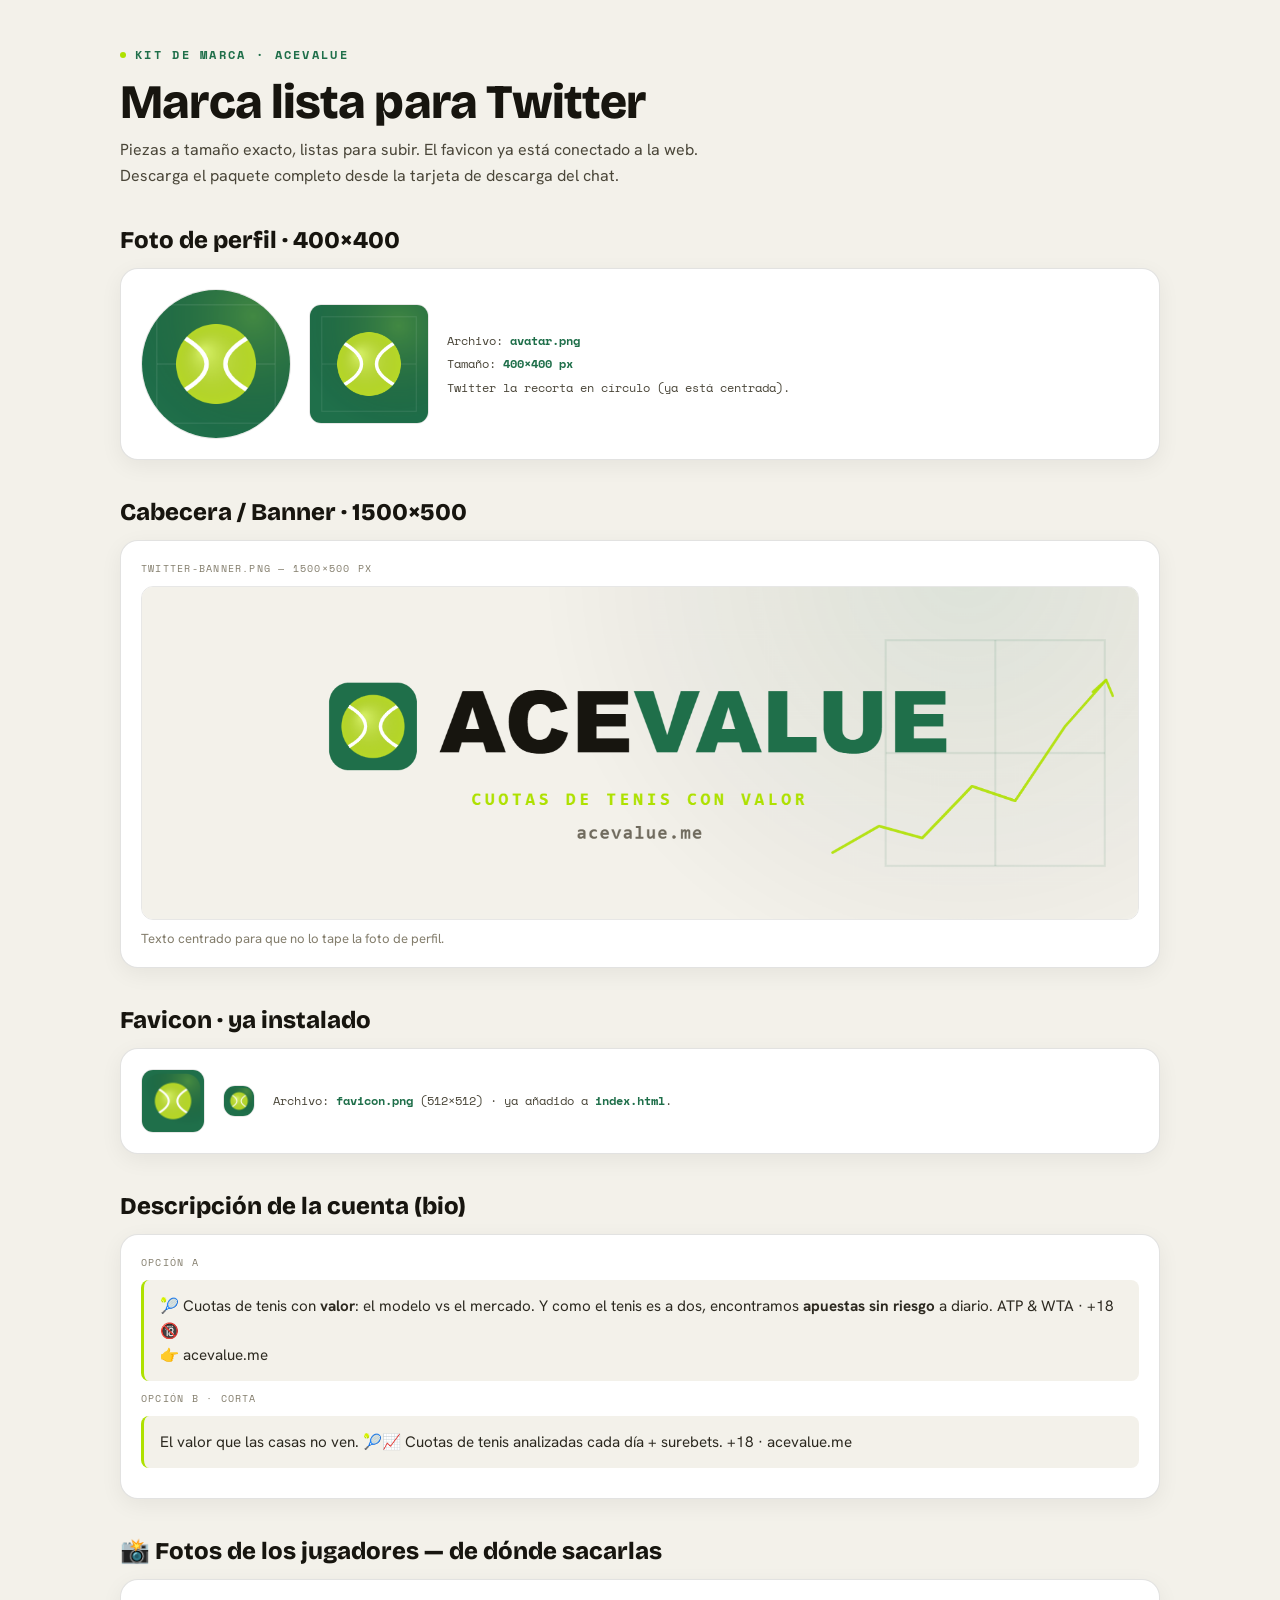
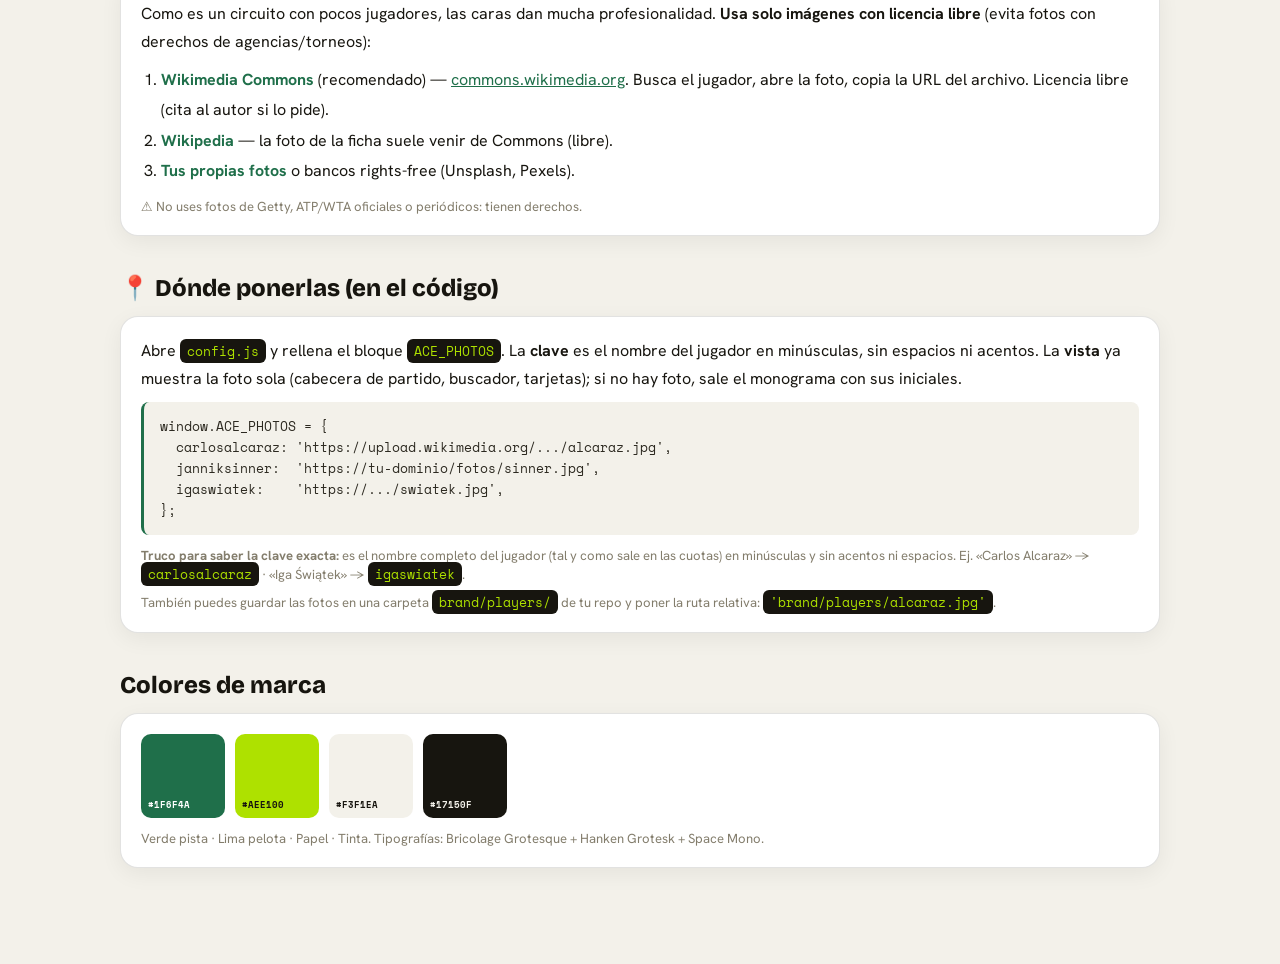
==== brand/kit.html @ 7f642256 "Add files via upload" ====
<!DOCTYPE html>
<html lang="es">
<head>
<meta charset="UTF-8">
<meta name="viewport" content="width=device-width, initial-scale=1.0">
<title>ACEVALUE · Kit de marca</title>
<link href="https://fonts.googleapis.com/css2?family=Bricolage+Grotesque:opsz,wght@12..96,700;12..96,800&family=Hanken+Grotesk:wght@400;500;600;700&family=Space+Mono:wght@400;700&display=swap" rel="stylesheet">
<style>
*{box-sizing:border-box;margin:0;padding:0}
body{background:#f3f1ea;color:#17150f;font-family:'Hanken Grotesk',system-ui,sans-serif;padding:46px 22px 80px}
.wrap{max-width:1040px;margin:0 auto}
.eyebrow{font-family:'Space Mono',monospace;font-size:.72rem;letter-spacing:.2em;text-transform:uppercase;color:#1f6f4a;display:flex;align-items:center;gap:9px;font-weight:700}
.eyebrow .dot{width:6px;height:6px;border-radius:50%;background:#aee100}
h1{font-family:'Bricolage Grotesque',sans-serif;font-weight:800;font-size:3rem;letter-spacing:-.02em;margin:10px 0 6px}
.lead{color:#4a4639;max-width:640px;line-height:1.6;margin-bottom:36px}
.sec{font-family:'Bricolage Grotesque',sans-serif;font-weight:800;font-size:1.5rem;margin:38px 0 14px}
.card{background:#fff;border:1px solid rgba(23,21,15,.12);border-radius:18px;padding:20px;margin-bottom:16px;box-shadow:0 6px 22px rgba(23,21,15,.06)}
.row{display:flex;gap:18px;flex-wrap:wrap;align-items:center}
.tag{font-family:'Space Mono',monospace;font-size:.64rem;letter-spacing:.12em;text-transform:uppercase;color:#837d6c;display:block;margin-bottom:10px}
img{display:block;border-radius:12px;border:1px solid rgba(23,21,15,.1);max-width:100%}
.av{width:150px;height:150px;border-radius:50%}
.specs{font-family:'Space Mono',monospace;font-size:.78rem;color:#4a4639;line-height:1.9}
.specs b{color:#1f6f4a}
.bio{background:#f3f1ea;border-left:3px solid #aee100;padding:14px 16px;border-radius:8px;font-size:.95rem;line-height:1.6;color:#2c2920;margin-bottom:10px}
.muted{color:#837d6c;font-size:.82rem}
code{background:#17150f;color:#aee100;padding:2px 7px;border-radius:6px;font-family:'Space Mono',monospace;font-size:.82rem}
ol{margin:8px 0 0 20px;line-height:1.9}
ol b{color:#1f6f4a}
.swatches{display:flex;gap:10px;flex-wrap:wrap}
.sw{width:84px;height:84px;border-radius:10px;display:flex;align-items:flex-end;padding:7px;font-family:'Space Mono',monospace;font-size:.58rem;font-weight:700}
a{color:#1f6f4a}
</style>
</head>
<body>
<div class="wrap">
  <span class="eyebrow"><span class="dot"></span>KIT DE MARCA · ACEVALUE</span>
  <h1>Marca lista para Twitter</h1>
  <p class="lead">Piezas a tamaño exacto, listas para subir. El favicon ya está conectado a la web. Descarga el paquete completo desde la tarjeta de descarga del chat.</p>

  <div class="sec">Foto de perfil · 400×400</div>
  <div class="card"><div class="row">
    <img class="av" src="avatar.png" alt="avatar circular">
    <img src="avatar.png" width="120" alt="avatar cuadrado">
    <div class="specs">Archivo: <b>avatar.png</b><br>Tamaño: <b>400×400 px</b><br>Twitter la recorta en círculo (ya está centrada).</div>
  </div></div>

  <div class="sec">Cabecera / Banner · 1500×500</div>
  <div class="card">
    <span class="tag">twitter-banner.png — 1500×500 px</span>
    <img src="twitter-banner.png" alt="banner">
    <p class="muted" style="margin-top:10px">Texto centrado para que no lo tape la foto de perfil.</p>
  </div>

  <div class="sec">Favicon · ya instalado</div>
  <div class="card"><div class="row">
    <img src="favicon.png" width="64" alt="favicon 64">
    <img src="favicon.png" width="32" alt="favicon 32">
    <div class="specs">Archivo: <b>favicon.png</b> (512×512) · ya añadido a <b>index.html</b>.</div>
  </div></div>

  <div class="sec">Descripción de la cuenta (bio)</div>
  <div class="card">
    <span class="tag">Opción A</span>
    <div class="bio">🎾 Cuotas de tenis con <b>valor</b>: el modelo vs el mercado. Y como el tenis es a dos, encontramos <b>apuestas sin riesgo</b> a diario. ATP & WTA · +18 🔞<br>👉 acevalue.me</div>
    <span class="tag">Opción B · corta</span>
    <div class="bio">El valor que las casas no ven. 🎾📈 Cuotas de tenis analizadas cada día + surebets. +18 · acevalue.me</div>
  </div>

  <div class="sec">📸 Fotos de los jugadores — de dónde sacarlas</div>
  <div class="card">
    <p style="line-height:1.7;margin-bottom:10px">Como es un circuito con pocos jugadores, las caras dan mucha profesionalidad. <b>Usa solo imágenes con licencia libre</b> (evita fotos con derechos de agencias/torneos):</p>
    <ol>
      <li><b>Wikimedia Commons</b> (recomendado) — <a href="https://commons.wikimedia.org">commons.wikimedia.org</a>. Busca el jugador, abre la foto, copia la URL del archivo. Licencia libre (cita al autor si lo pide).</li>
      <li><b>Wikipedia</b> — la foto de la ficha suele venir de Commons (libre).</li>
      <li><b>Tus propias fotos</b> o bancos rights-free (Unsplash, Pexels).</li>
    </ol>
    <p class="muted" style="margin-top:12px">⚠️ No uses fotos de Getty, ATP/WTA oficiales o periódicos: tienen derechos.</p>
  </div>

  <div class="sec">📍 Dónde ponerlas (en el código)</div>
  <div class="card">
    <p style="line-height:1.7;margin-bottom:10px">Abre <code>config.js</code> y rellena el bloque <code>ACE_PHOTOS</code>. La <b>clave</b> es el nombre del jugador en minúsculas, sin espacios ni acentos. La <b>vista</b> ya muestra la foto sola (cabecera de partido, buscador, tarjetas); si no hay foto, sale el monograma con sus iniciales.</p>
    <div class="bio" style="font-family:'Space Mono',monospace;font-size:.82rem;white-space:pre-wrap;border-left-color:#1f6f4a">window.ACE_PHOTOS = {
  carlosalcaraz: 'https://upload.wikimedia.org/.../alcaraz.jpg',
  janniksinner:  'https://tu-dominio/fotos/sinner.jpg',
  igaswiatek:    'https://.../swiatek.jpg',
};</div>
    <p class="muted" style="margin-top:12px"><b>Truco para saber la clave exacta:</b> es el nombre completo del jugador (tal y como sale en las cuotas) en minúsculas y sin acentos ni espacios. Ej. «Carlos Alcaraz» → <code>carlosalcaraz</code> · «Iga Świątek» → <code>igaswiatek</code>.</p>
    <p class="muted" style="margin-top:8px">También puedes guardar las fotos en una carpeta <code>brand/players/</code> de tu repo y poner la ruta relativa: <code>'brand/players/alcaraz.jpg'</code>.</p>
  </div>

  <div class="sec">Colores de marca</div>
  <div class="card">
    <div class="swatches">
      <div class="sw" style="background:#1f6f4a;color:#fff">#1F6F4A</div>
      <div class="sw" style="background:#aee100;color:#17150f">#AEE100</div>
      <div class="sw" style="background:#f3f1ea;color:#17150f">#F3F1EA</div>
      <div class="sw" style="background:#17150f;color:#f3f1ea">#17150F</div>
    </div>
    <p class="muted" style="margin-top:12px">Verde pista · Lima pelota · Papel · Tinta. Tipografías: Bricolage Grotesque + Hanken Grotesk + Space Mono.</p>
  </div>
</div>
</body>
</html>
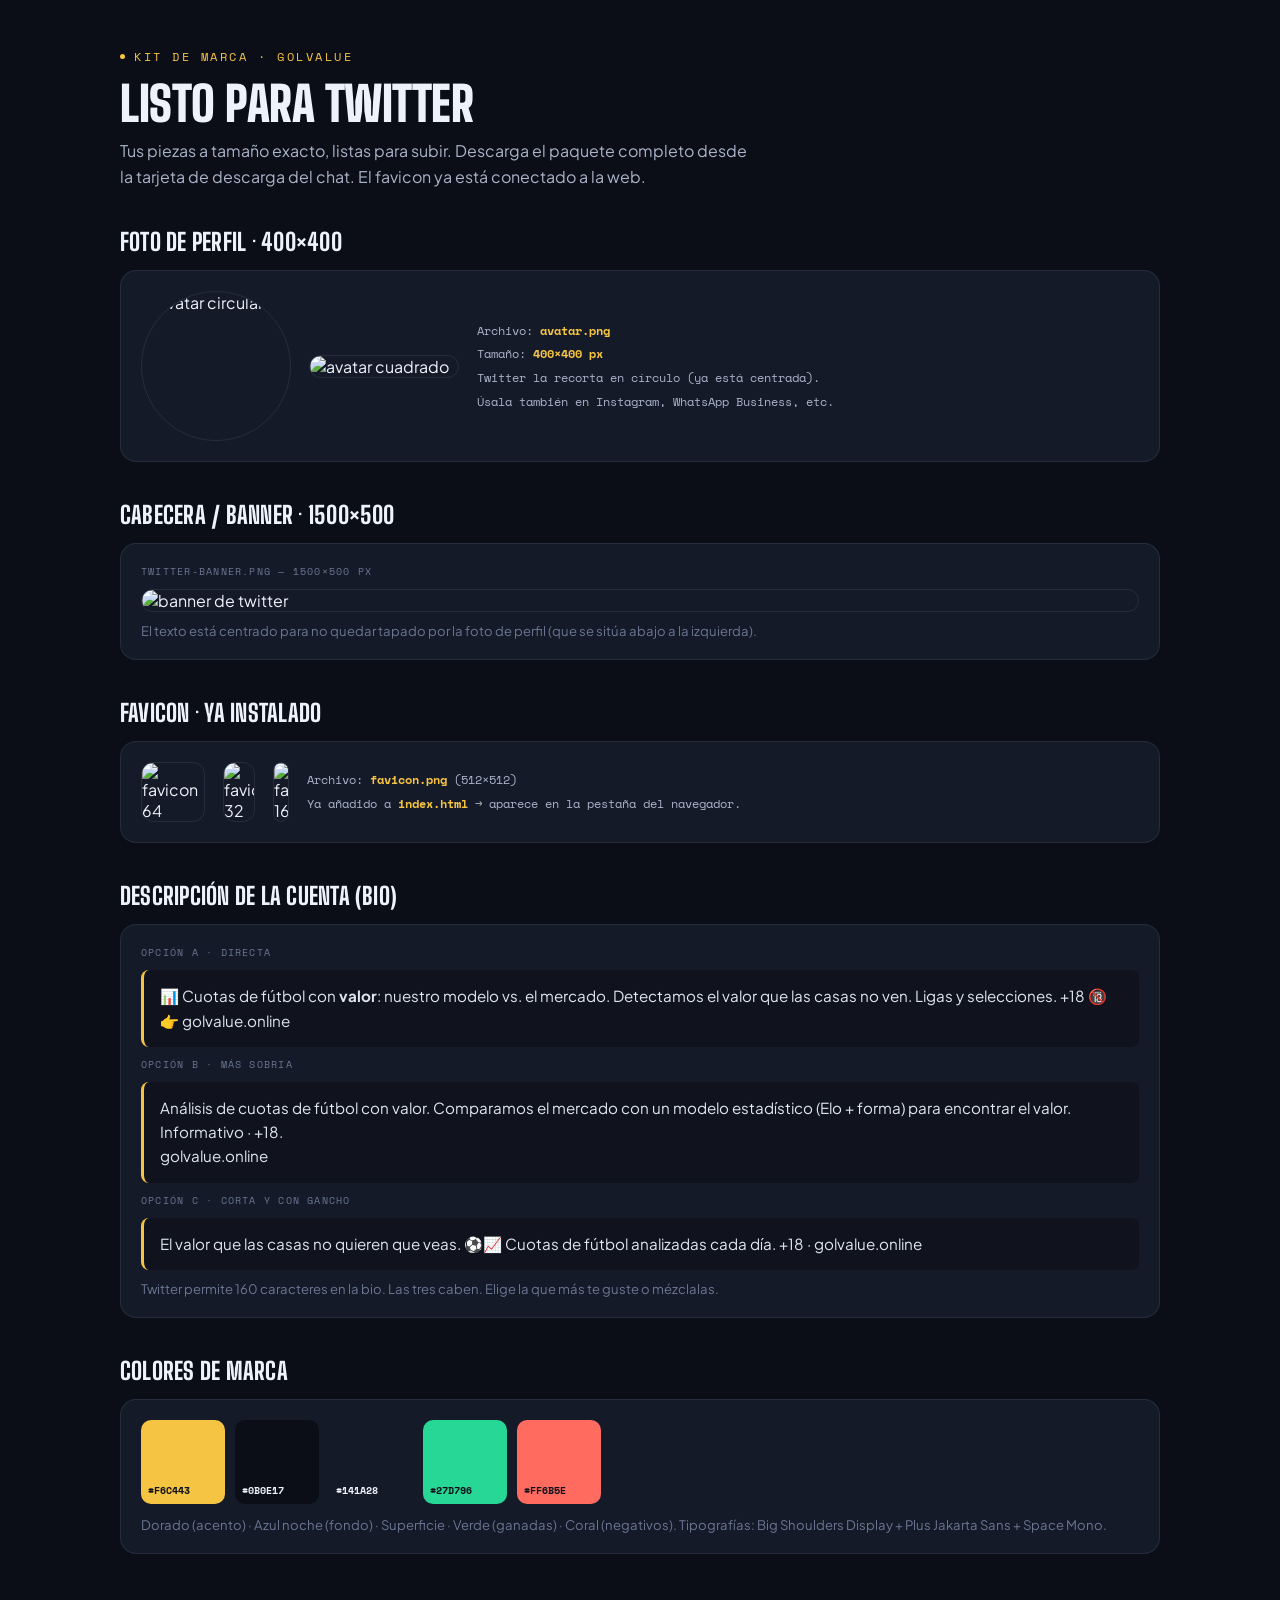
==== commit 05ec0063: "Add files via upload" ====
--- a/brand/kit.html
+++ b/brand/kit.html
@@ -3,101 +3,80 @@
 <head>
 <meta charset="UTF-8">
 <meta name="viewport" content="width=device-width, initial-scale=1.0">
-<title>ACEVALUE · Kit de marca</title>
-<link href="https://fonts.googleapis.com/css2?family=Bricolage+Grotesque:opsz,wght@12..96,700;12..96,800&family=Hanken+Grotesk:wght@400;500;600;700&family=Space+Mono:wght@400;700&display=swap" rel="stylesheet">
+<title>GOLVALUE · Kit de marca</title>
 <style>
+@import url('https://fonts.googleapis.com/css2?family=Big+Shoulders+Display:wght@700;800;900&family=Plus+Jakarta+Sans:wght@400;500;600;700&family=Space+Mono:wght@400;700&display=swap');
 *{box-sizing:border-box;margin:0;padding:0}
-body{background:#f3f1ea;color:#17150f;font-family:'Hanken Grotesk',system-ui,sans-serif;padding:46px 22px 80px}
+body{background:#0b0e17;color:#eef2fb;font-family:'Plus Jakarta Sans',system-ui,sans-serif;padding:48px 22px 80px}
 .wrap{max-width:1040px;margin:0 auto}
-.eyebrow{font-family:'Space Mono',monospace;font-size:.72rem;letter-spacing:.2em;text-transform:uppercase;color:#1f6f4a;display:flex;align-items:center;gap:9px;font-weight:700}
-.eyebrow .dot{width:6px;height:6px;border-radius:50%;background:#aee100}
-h1{font-family:'Bricolage Grotesque',sans-serif;font-weight:800;font-size:3rem;letter-spacing:-.02em;margin:10px 0 6px}
-.lead{color:#4a4639;max-width:640px;line-height:1.6;margin-bottom:36px}
-.sec{font-family:'Bricolage Grotesque',sans-serif;font-weight:800;font-size:1.5rem;margin:38px 0 14px}
-.card{background:#fff;border:1px solid rgba(23,21,15,.12);border-radius:18px;padding:20px;margin-bottom:16px;box-shadow:0 6px 22px rgba(23,21,15,.06)}
-.row{display:flex;gap:18px;flex-wrap:wrap;align-items:center}
-.tag{font-family:'Space Mono',monospace;font-size:.64rem;letter-spacing:.12em;text-transform:uppercase;color:#837d6c;display:block;margin-bottom:10px}
-img{display:block;border-radius:12px;border:1px solid rgba(23,21,15,.1);max-width:100%}
+.eyebrow{font-family:'Space Mono',monospace;font-size:.72rem;letter-spacing:.22em;text-transform:uppercase;color:#f6c443;display:flex;align-items:center;gap:9px}
+.eyebrow .dot{width:5px;height:5px;border-radius:50%;background:#f6c443}
+h1{font-family:'Big Shoulders Display',sans-serif;font-weight:900;font-size:3rem;letter-spacing:-.01em;margin:10px 0 6px;text-transform:uppercase}
+.lead{color:#aab3c9;max-width:640px;line-height:1.6;margin-bottom:36px}
+.sec{font-family:'Big Shoulders Display',sans-serif;font-weight:800;font-size:1.5rem;text-transform:uppercase;letter-spacing:.01em;margin:38px 0 14px}
+.card{background:#141a28;border:1px solid rgba(150,170,210,.13);border-radius:16px;padding:20px;margin-bottom:16px}
+.row{display:flex;gap:18px;flex-wrap:wrap;align-items:flex-start}
+.tag{font-family:'Space Mono',monospace;font-size:.64rem;letter-spacing:.12em;text-transform:uppercase;color:#6b7693;display:block;margin-bottom:10px}
+img{display:block;border-radius:12px;border:1px solid rgba(150,170,210,.13);max-width:100%}
 .av{width:150px;height:150px;border-radius:50%}
-.specs{font-family:'Space Mono',monospace;font-size:.78rem;color:#4a4639;line-height:1.9}
-.specs b{color:#1f6f4a}
-.bio{background:#f3f1ea;border-left:3px solid #aee100;padding:14px 16px;border-radius:8px;font-size:.95rem;line-height:1.6;color:#2c2920;margin-bottom:10px}
-.muted{color:#837d6c;font-size:.82rem}
-code{background:#17150f;color:#aee100;padding:2px 7px;border-radius:6px;font-family:'Space Mono',monospace;font-size:.82rem}
-ol{margin:8px 0 0 20px;line-height:1.9}
-ol b{color:#1f6f4a}
+.specs{font-family:'Space Mono',monospace;font-size:.78rem;color:#aab3c9;line-height:1.9}
+.specs b{color:#f6c443}
+.bio{background:#10131d;border-left:3px solid #f6c443;padding:14px 16px;border-radius:8px;font-size:.95rem;line-height:1.6;color:#dfe5f1;margin-bottom:10px}
+.muted{color:#6b7693;font-size:.82rem}
+a{color:#f6c443}
 .swatches{display:flex;gap:10px;flex-wrap:wrap}
-.sw{width:84px;height:84px;border-radius:10px;display:flex;align-items:flex-end;padding:7px;font-family:'Space Mono',monospace;font-size:.58rem;font-weight:700}
-a{color:#1f6f4a}
+.sw{width:84px;height:84px;border-radius:10px;display:flex;align-items:flex-end;padding:7px;font-family:'Space Mono',monospace;font-size:.6rem;color:#0b0e17;font-weight:700}
 </style>
 </head>
 <body>
 <div class="wrap">
-  <span class="eyebrow"><span class="dot"></span>KIT DE MARCA · ACEVALUE</span>
-  <h1>Marca lista para Twitter</h1>
-  <p class="lead">Piezas a tamaño exacto, listas para subir. El favicon ya está conectado a la web. Descarga el paquete completo desde la tarjeta de descarga del chat.</p>
+  <span class="eyebrow"><span class="dot"></span>KIT DE MARCA · GOLVALUE</span>
+  <h1>Listo para Twitter</h1>
+  <p class="lead">Tus piezas a tamaño exacto, listas para subir. Descarga el paquete completo desde la tarjeta de descarga del chat. El favicon ya está conectado a la web.</p>
 
   <div class="sec">Foto de perfil · 400×400</div>
-  <div class="card"><div class="row">
-    <img class="av" src="avatar.png" alt="avatar circular">
-    <img src="avatar.png" width="120" alt="avatar cuadrado">
-    <div class="specs">Archivo: <b>avatar.png</b><br>Tamaño: <b>400×400 px</b><br>Twitter la recorta en círculo (ya está centrada).</div>
+  <div class="card"><div class="row" style="align-items:center">
+    <img class="av" src="brand/avatar.png" alt="avatar circular">
+    <img src="brand/avatar.png" width="150" alt="avatar cuadrado">
+    <div class="specs">Archivo: <b>avatar.png</b><br>Tamaño: <b>400×400 px</b><br>Twitter la recorta en círculo (ya está centrada).<br>Úsala también en Instagram, WhatsApp Business, etc.</div>
   </div></div>
 
   <div class="sec">Cabecera / Banner · 1500×500</div>
   <div class="card">
     <span class="tag">twitter-banner.png — 1500×500 px</span>
-    <img src="twitter-banner.png" alt="banner">
-    <p class="muted" style="margin-top:10px">Texto centrado para que no lo tape la foto de perfil.</p>
+    <img src="brand/twitter-banner.png" alt="banner de twitter">
+    <p class="muted" style="margin-top:10px">El texto está centrado para no quedar tapado por la foto de perfil (que se sitúa abajo a la izquierda).</p>
   </div>
 
   <div class="sec">Favicon · ya instalado</div>
-  <div class="card"><div class="row">
-    <img src="favicon.png" width="64" alt="favicon 64">
-    <img src="favicon.png" width="32" alt="favicon 32">
-    <div class="specs">Archivo: <b>favicon.png</b> (512×512) · ya añadido a <b>index.html</b>.</div>
+  <div class="card"><div class="row" style="align-items:center">
+    <img src="brand/favicon.png" width="64" alt="favicon 64">
+    <img src="brand/favicon.png" width="32" alt="favicon 32">
+    <img src="brand/favicon.png" width="16" alt="favicon 16">
+    <div class="specs">Archivo: <b>favicon.png</b> (512×512)<br>Ya añadido a <b>index.html</b> → aparece en la pestaña del navegador.</div>
   </div></div>
 
   <div class="sec">Descripción de la cuenta (bio)</div>
   <div class="card">
-    <span class="tag">Opción A</span>
-    <div class="bio">🎾 Cuotas de tenis con <b>valor</b>: el modelo vs el mercado. Y como el tenis es a dos, encontramos <b>apuestas sin riesgo</b> a diario. ATP & WTA · +18 🔞<br>👉 acevalue.me</div>
-    <span class="tag">Opción B · corta</span>
-    <div class="bio">El valor que las casas no ven. 🎾📈 Cuotas de tenis analizadas cada día + surebets. +18 · acevalue.me</div>
-  </div>
-
-  <div class="sec">📸 Fotos de los jugadores — de dónde sacarlas</div>
-  <div class="card">
-    <p style="line-height:1.7;margin-bottom:10px">Como es un circuito con pocos jugadores, las caras dan mucha profesionalidad. <b>Usa solo imágenes con licencia libre</b> (evita fotos con derechos de agencias/torneos):</p>
-    <ol>
-      <li><b>Wikimedia Commons</b> (recomendado) — <a href="https://commons.wikimedia.org">commons.wikimedia.org</a>. Busca el jugador, abre la foto, copia la URL del archivo. Licencia libre (cita al autor si lo pide).</li>
-      <li><b>Wikipedia</b> — la foto de la ficha suele venir de Commons (libre).</li>
-      <li><b>Tus propias fotos</b> o bancos rights-free (Unsplash, Pexels).</li>
-    </ol>
-    <p class="muted" style="margin-top:12px">⚠️ No uses fotos de Getty, ATP/WTA oficiales o periódicos: tienen derechos.</p>
-  </div>
-
-  <div class="sec">📍 Dónde ponerlas (en el código)</div>
-  <div class="card">
-    <p style="line-height:1.7;margin-bottom:10px">Abre <code>config.js</code> y rellena el bloque <code>ACE_PHOTOS</code>. La <b>clave</b> es el nombre del jugador en minúsculas, sin espacios ni acentos. La <b>vista</b> ya muestra la foto sola (cabecera de partido, buscador, tarjetas); si no hay foto, sale el monograma con sus iniciales.</p>
-    <div class="bio" style="font-family:'Space Mono',monospace;font-size:.82rem;white-space:pre-wrap;border-left-color:#1f6f4a">window.ACE_PHOTOS = {
-  carlosalcaraz: 'https://upload.wikimedia.org/.../alcaraz.jpg',
-  janniksinner:  'https://tu-dominio/fotos/sinner.jpg',
-  igaswiatek:    'https://.../swiatek.jpg',
-};</div>
-    <p class="muted" style="margin-top:12px"><b>Truco para saber la clave exacta:</b> es el nombre completo del jugador (tal y como sale en las cuotas) en minúsculas y sin acentos ni espacios. Ej. «Carlos Alcaraz» → <code>carlosalcaraz</code> · «Iga Świątek» → <code>igaswiatek</code>.</p>
-    <p class="muted" style="margin-top:8px">También puedes guardar las fotos en una carpeta <code>brand/players/</code> de tu repo y poner la ruta relativa: <code>'brand/players/alcaraz.jpg'</code>.</p>
+    <span class="tag">Opción A · directa</span>
+    <div class="bio">📊 Cuotas de fútbol con <b>valor</b>: nuestro modelo vs. el mercado. Detectamos el valor que las casas no ven. Ligas y selecciones. +18 🔞<br>👉 golvalue.online</div>
+    <span class="tag">Opción B · más sobria</span>
+    <div class="bio">Análisis de cuotas de fútbol con valor. Comparamos el mercado con un modelo estadístico (Elo + forma) para encontrar el valor. Informativo · +18.<br>golvalue.online</div>
+    <span class="tag">Opción C · corta y con gancho</span>
+    <div class="bio">El valor que las casas no quieren que veas. ⚽📈 Cuotas de fútbol analizadas cada día. +18 · golvalue.online</div>
+    <p class="muted">Twitter permite 160 caracteres en la bio. Las tres caben. Elige la que más te guste o mézclalas.</p>
   </div>
 
   <div class="sec">Colores de marca</div>
   <div class="card">
     <div class="swatches">
-      <div class="sw" style="background:#1f6f4a;color:#fff">#1F6F4A</div>
-      <div class="sw" style="background:#aee100;color:#17150f">#AEE100</div>
-      <div class="sw" style="background:#f3f1ea;color:#17150f">#F3F1EA</div>
-      <div class="sw" style="background:#17150f;color:#f3f1ea">#17150F</div>
+      <div class="sw" style="background:#f6c443">#F6C443</div>
+      <div class="sw" style="background:#0b0e17;color:#eef2fb">#0B0E17</div>
+      <div class="sw" style="background:#141a28;color:#eef2fb">#141A28</div>
+      <div class="sw" style="background:#27d796">#27D796</div>
+      <div class="sw" style="background:#ff6b5e">#FF6B5E</div>
     </div>
-    <p class="muted" style="margin-top:12px">Verde pista · Lima pelota · Papel · Tinta. Tipografías: Bricolage Grotesque + Hanken Grotesk + Space Mono.</p>
+    <p class="muted" style="margin-top:12px">Dorado (acento) · Azul noche (fondo) · Superficie · Verde (ganadas) · Coral (negativos). Tipografías: Big Shoulders Display + Plus Jakarta Sans + Space Mono.</p>
   </div>
 </div>
 </body>
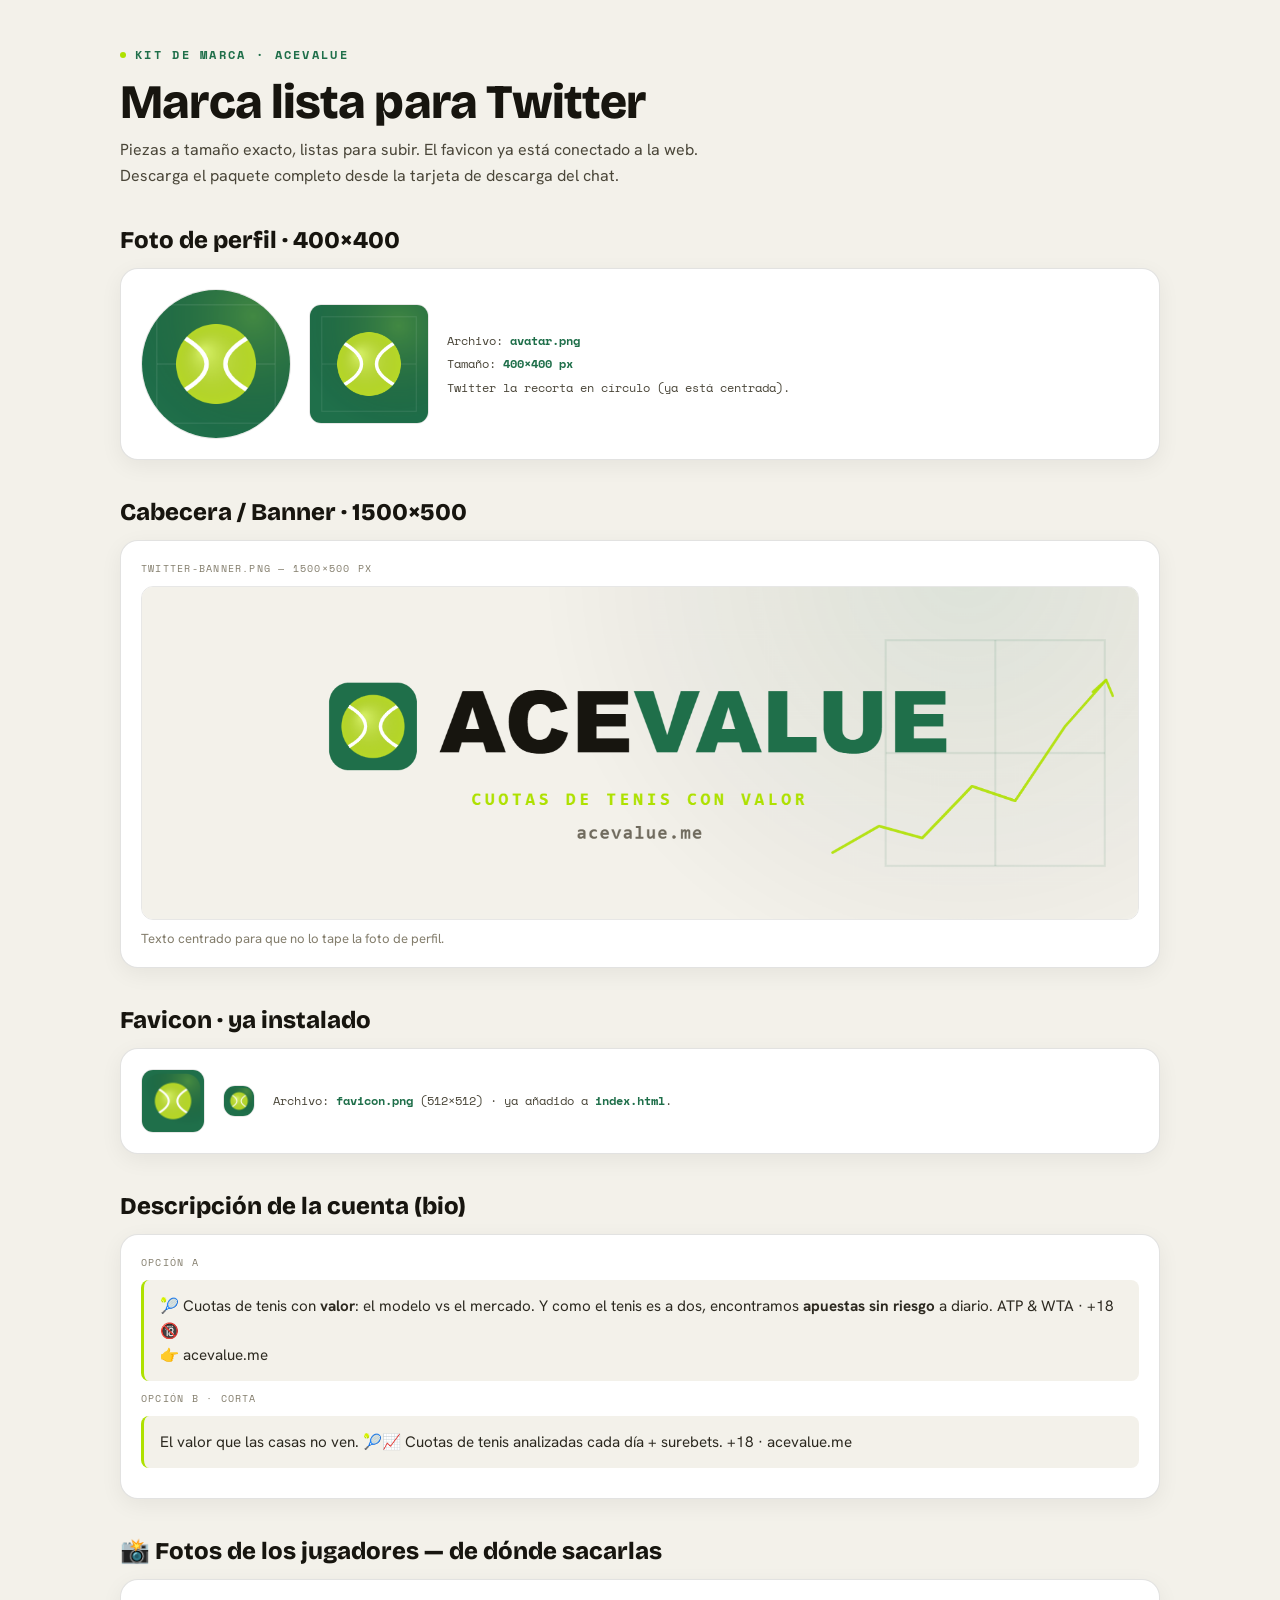
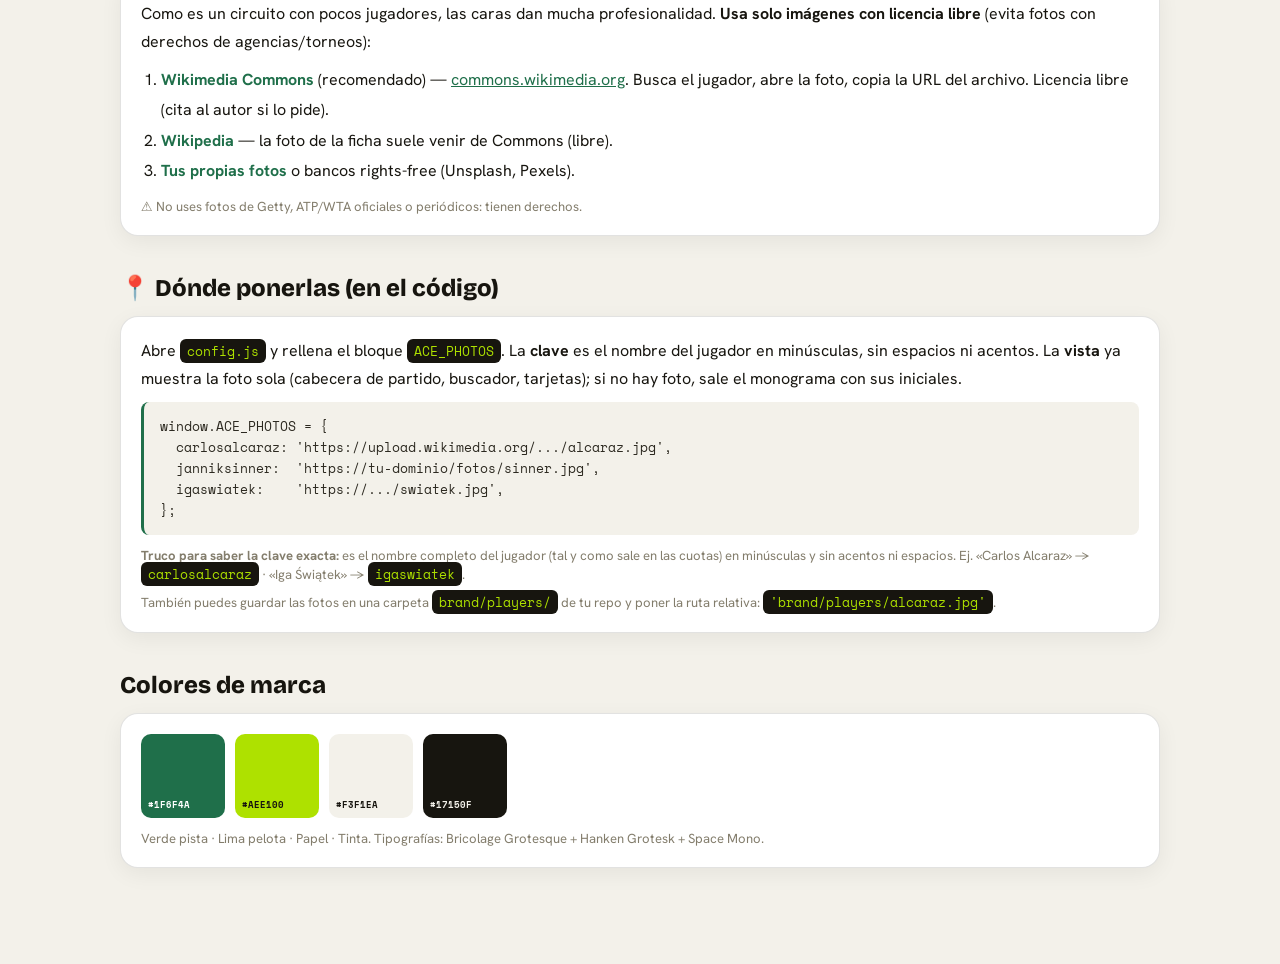
==== commit 7ebc12a2: "Add files via upload" ====
--- a/brand/kit.html
+++ b/brand/kit.html
@@ -3,80 +3,101 @@
 <head>
 <meta charset="UTF-8">
 <meta name="viewport" content="width=device-width, initial-scale=1.0">
-<title>GOLVALUE · Kit de marca</title>
+<title>ACEVALUE · Kit de marca</title>
+<link href="https://fonts.googleapis.com/css2?family=Bricolage+Grotesque:opsz,wght@12..96,700;12..96,800&family=Hanken+Grotesk:wght@400;500;600;700&family=Space+Mono:wght@400;700&display=swap" rel="stylesheet">
 <style>
-@import url('https://fonts.googleapis.com/css2?family=Big+Shoulders+Display:wght@700;800;900&family=Plus+Jakarta+Sans:wght@400;500;600;700&family=Space+Mono:wght@400;700&display=swap');
 *{box-sizing:border-box;margin:0;padding:0}
-body{background:#0b0e17;color:#eef2fb;font-family:'Plus Jakarta Sans',system-ui,sans-serif;padding:48px 22px 80px}
+body{background:#f3f1ea;color:#17150f;font-family:'Hanken Grotesk',system-ui,sans-serif;padding:46px 22px 80px}
 .wrap{max-width:1040px;margin:0 auto}
-.eyebrow{font-family:'Space Mono',monospace;font-size:.72rem;letter-spacing:.22em;text-transform:uppercase;color:#f6c443;display:flex;align-items:center;gap:9px}
-.eyebrow .dot{width:5px;height:5px;border-radius:50%;background:#f6c443}
-h1{font-family:'Big Shoulders Display',sans-serif;font-weight:900;font-size:3rem;letter-spacing:-.01em;margin:10px 0 6px;text-transform:uppercase}
-.lead{color:#aab3c9;max-width:640px;line-height:1.6;margin-bottom:36px}
-.sec{font-family:'Big Shoulders Display',sans-serif;font-weight:800;font-size:1.5rem;text-transform:uppercase;letter-spacing:.01em;margin:38px 0 14px}
-.card{background:#141a28;border:1px solid rgba(150,170,210,.13);border-radius:16px;padding:20px;margin-bottom:16px}
-.row{display:flex;gap:18px;flex-wrap:wrap;align-items:flex-start}
-.tag{font-family:'Space Mono',monospace;font-size:.64rem;letter-spacing:.12em;text-transform:uppercase;color:#6b7693;display:block;margin-bottom:10px}
-img{display:block;border-radius:12px;border:1px solid rgba(150,170,210,.13);max-width:100%}
+.eyebrow{font-family:'Space Mono',monospace;font-size:.72rem;letter-spacing:.2em;text-transform:uppercase;color:#1f6f4a;display:flex;align-items:center;gap:9px;font-weight:700}
+.eyebrow .dot{width:6px;height:6px;border-radius:50%;background:#aee100}
+h1{font-family:'Bricolage Grotesque',sans-serif;font-weight:800;font-size:3rem;letter-spacing:-.02em;margin:10px 0 6px}
+.lead{color:#4a4639;max-width:640px;line-height:1.6;margin-bottom:36px}
+.sec{font-family:'Bricolage Grotesque',sans-serif;font-weight:800;font-size:1.5rem;margin:38px 0 14px}
+.card{background:#fff;border:1px solid rgba(23,21,15,.12);border-radius:18px;padding:20px;margin-bottom:16px;box-shadow:0 6px 22px rgba(23,21,15,.06)}
+.row{display:flex;gap:18px;flex-wrap:wrap;align-items:center}
+.tag{font-family:'Space Mono',monospace;font-size:.64rem;letter-spacing:.12em;text-transform:uppercase;color:#837d6c;display:block;margin-bottom:10px}
+img{display:block;border-radius:12px;border:1px solid rgba(23,21,15,.1);max-width:100%}
 .av{width:150px;height:150px;border-radius:50%}
-.specs{font-family:'Space Mono',monospace;font-size:.78rem;color:#aab3c9;line-height:1.9}
-.specs b{color:#f6c443}
-.bio{background:#10131d;border-left:3px solid #f6c443;padding:14px 16px;border-radius:8px;font-size:.95rem;line-height:1.6;color:#dfe5f1;margin-bottom:10px}
-.muted{color:#6b7693;font-size:.82rem}
-a{color:#f6c443}
+.specs{font-family:'Space Mono',monospace;font-size:.78rem;color:#4a4639;line-height:1.9}
+.specs b{color:#1f6f4a}
+.bio{background:#f3f1ea;border-left:3px solid #aee100;padding:14px 16px;border-radius:8px;font-size:.95rem;line-height:1.6;color:#2c2920;margin-bottom:10px}
+.muted{color:#837d6c;font-size:.82rem}
+code{background:#17150f;color:#aee100;padding:2px 7px;border-radius:6px;font-family:'Space Mono',monospace;font-size:.82rem}
+ol{margin:8px 0 0 20px;line-height:1.9}
+ol b{color:#1f6f4a}
 .swatches{display:flex;gap:10px;flex-wrap:wrap}
-.sw{width:84px;height:84px;border-radius:10px;display:flex;align-items:flex-end;padding:7px;font-family:'Space Mono',monospace;font-size:.6rem;color:#0b0e17;font-weight:700}
+.sw{width:84px;height:84px;border-radius:10px;display:flex;align-items:flex-end;padding:7px;font-family:'Space Mono',monospace;font-size:.58rem;font-weight:700}
+a{color:#1f6f4a}
 </style>
 </head>
 <body>
 <div class="wrap">
-  <span class="eyebrow"><span class="dot"></span>KIT DE MARCA · GOLVALUE</span>
-  <h1>Listo para Twitter</h1>
-  <p class="lead">Tus piezas a tamaño exacto, listas para subir. Descarga el paquete completo desde la tarjeta de descarga del chat. El favicon ya está conectado a la web.</p>
+  <span class="eyebrow"><span class="dot"></span>KIT DE MARCA · ACEVALUE</span>
+  <h1>Marca lista para Twitter</h1>
+  <p class="lead">Piezas a tamaño exacto, listas para subir. El favicon ya está conectado a la web. Descarga el paquete completo desde la tarjeta de descarga del chat.</p>
 
   <div class="sec">Foto de perfil · 400×400</div>
-  <div class="card"><div class="row" style="align-items:center">
-    <img class="av" src="brand/avatar.png" alt="avatar circular">
-    <img src="brand/avatar.png" width="150" alt="avatar cuadrado">
-    <div class="specs">Archivo: <b>avatar.png</b><br>Tamaño: <b>400×400 px</b><br>Twitter la recorta en círculo (ya está centrada).<br>Úsala también en Instagram, WhatsApp Business, etc.</div>
+  <div class="card"><div class="row">
+    <img class="av" src="avatar.png" alt="avatar circular">
+    <img src="avatar.png" width="120" alt="avatar cuadrado">
+    <div class="specs">Archivo: <b>avatar.png</b><br>Tamaño: <b>400×400 px</b><br>Twitter la recorta en círculo (ya está centrada).</div>
   </div></div>
 
   <div class="sec">Cabecera / Banner · 1500×500</div>
   <div class="card">
     <span class="tag">twitter-banner.png — 1500×500 px</span>
-    <img src="brand/twitter-banner.png" alt="banner de twitter">
-    <p class="muted" style="margin-top:10px">El texto está centrado para no quedar tapado por la foto de perfil (que se sitúa abajo a la izquierda).</p>
+    <img src="twitter-banner.png" alt="banner">
+    <p class="muted" style="margin-top:10px">Texto centrado para que no lo tape la foto de perfil.</p>
   </div>
 
   <div class="sec">Favicon · ya instalado</div>
-  <div class="card"><div class="row" style="align-items:center">
-    <img src="brand/favicon.png" width="64" alt="favicon 64">
-    <img src="brand/favicon.png" width="32" alt="favicon 32">
-    <img src="brand/favicon.png" width="16" alt="favicon 16">
-    <div class="specs">Archivo: <b>favicon.png</b> (512×512)<br>Ya añadido a <b>index.html</b> → aparece en la pestaña del navegador.</div>
+  <div class="card"><div class="row">
+    <img src="favicon.png" width="64" alt="favicon 64">
+    <img src="favicon.png" width="32" alt="favicon 32">
+    <div class="specs">Archivo: <b>favicon.png</b> (512×512) · ya añadido a <b>index.html</b>.</div>
   </div></div>
 
   <div class="sec">Descripción de la cuenta (bio)</div>
   <div class="card">
-    <span class="tag">Opción A · directa</span>
-    <div class="bio">📊 Cuotas de fútbol con <b>valor</b>: nuestro modelo vs. el mercado. Detectamos el valor que las casas no ven. Ligas y selecciones. +18 🔞<br>👉 golvalue.online</div>
-    <span class="tag">Opción B · más sobria</span>
-    <div class="bio">Análisis de cuotas de fútbol con valor. Comparamos el mercado con un modelo estadístico (Elo + forma) para encontrar el valor. Informativo · +18.<br>golvalue.online</div>
-    <span class="tag">Opción C · corta y con gancho</span>
-    <div class="bio">El valor que las casas no quieren que veas. ⚽📈 Cuotas de fútbol analizadas cada día. +18 · golvalue.online</div>
-    <p class="muted">Twitter permite 160 caracteres en la bio. Las tres caben. Elige la que más te guste o mézclalas.</p>
+    <span class="tag">Opción A</span>
+    <div class="bio">🎾 Cuotas de tenis con <b>valor</b>: el modelo vs el mercado. Y como el tenis es a dos, encontramos <b>apuestas sin riesgo</b> a diario. ATP & WTA · +18 🔞<br>👉 acevalue.me</div>
+    <span class="tag">Opción B · corta</span>
+    <div class="bio">El valor que las casas no ven. 🎾📈 Cuotas de tenis analizadas cada día + surebets. +18 · acevalue.me</div>
+  </div>
+
+  <div class="sec">📸 Fotos de los jugadores — de dónde sacarlas</div>
+  <div class="card">
+    <p style="line-height:1.7;margin-bottom:10px">Como es un circuito con pocos jugadores, las caras dan mucha profesionalidad. <b>Usa solo imágenes con licencia libre</b> (evita fotos con derechos de agencias/torneos):</p>
+    <ol>
+      <li><b>Wikimedia Commons</b> (recomendado) — <a href="https://commons.wikimedia.org">commons.wikimedia.org</a>. Busca el jugador, abre la foto, copia la URL del archivo. Licencia libre (cita al autor si lo pide).</li>
+      <li><b>Wikipedia</b> — la foto de la ficha suele venir de Commons (libre).</li>
+      <li><b>Tus propias fotos</b> o bancos rights-free (Unsplash, Pexels).</li>
+    </ol>
+    <p class="muted" style="margin-top:12px">⚠️ No uses fotos de Getty, ATP/WTA oficiales o periódicos: tienen derechos.</p>
+  </div>
+
+  <div class="sec">📍 Dónde ponerlas (en el código)</div>
+  <div class="card">
+    <p style="line-height:1.7;margin-bottom:10px">Abre <code>config.js</code> y rellena el bloque <code>ACE_PHOTOS</code>. La <b>clave</b> es el nombre del jugador en minúsculas, sin espacios ni acentos. La <b>vista</b> ya muestra la foto sola (cabecera de partido, buscador, tarjetas); si no hay foto, sale el monograma con sus iniciales.</p>
+    <div class="bio" style="font-family:'Space Mono',monospace;font-size:.82rem;white-space:pre-wrap;border-left-color:#1f6f4a">window.ACE_PHOTOS = {
+  carlosalcaraz: 'https://upload.wikimedia.org/.../alcaraz.jpg',
+  janniksinner:  'https://tu-dominio/fotos/sinner.jpg',
+  igaswiatek:    'https://.../swiatek.jpg',
+};</div>
+    <p class="muted" style="margin-top:12px"><b>Truco para saber la clave exacta:</b> es el nombre completo del jugador (tal y como sale en las cuotas) en minúsculas y sin acentos ni espacios. Ej. «Carlos Alcaraz» → <code>carlosalcaraz</code> · «Iga Świątek» → <code>igaswiatek</code>.</p>
+    <p class="muted" style="margin-top:8px">También puedes guardar las fotos en una carpeta <code>brand/players/</code> de tu repo y poner la ruta relativa: <code>'brand/players/alcaraz.jpg'</code>.</p>
   </div>
 
   <div class="sec">Colores de marca</div>
   <div class="card">
     <div class="swatches">
-      <div class="sw" style="background:#f6c443">#F6C443</div>
-      <div class="sw" style="background:#0b0e17;color:#eef2fb">#0B0E17</div>
-      <div class="sw" style="background:#141a28;color:#eef2fb">#141A28</div>
-      <div class="sw" style="background:#27d796">#27D796</div>
-      <div class="sw" style="background:#ff6b5e">#FF6B5E</div>
+      <div class="sw" style="background:#1f6f4a;color:#fff">#1F6F4A</div>
+      <div class="sw" style="background:#aee100;color:#17150f">#AEE100</div>
+      <div class="sw" style="background:#f3f1ea;color:#17150f">#F3F1EA</div>
+      <div class="sw" style="background:#17150f;color:#f3f1ea">#17150F</div>
     </div>
-    <p class="muted" style="margin-top:12px">Dorado (acento) · Azul noche (fondo) · Superficie · Verde (ganadas) · Coral (negativos). Tipografías: Big Shoulders Display + Plus Jakarta Sans + Space Mono.</p>
+    <p class="muted" style="margin-top:12px">Verde pista · Lima pelota · Papel · Tinta. Tipografías: Bricolage Grotesque + Hanken Grotesk + Space Mono.</p>
   </div>
 </div>
 </body>
